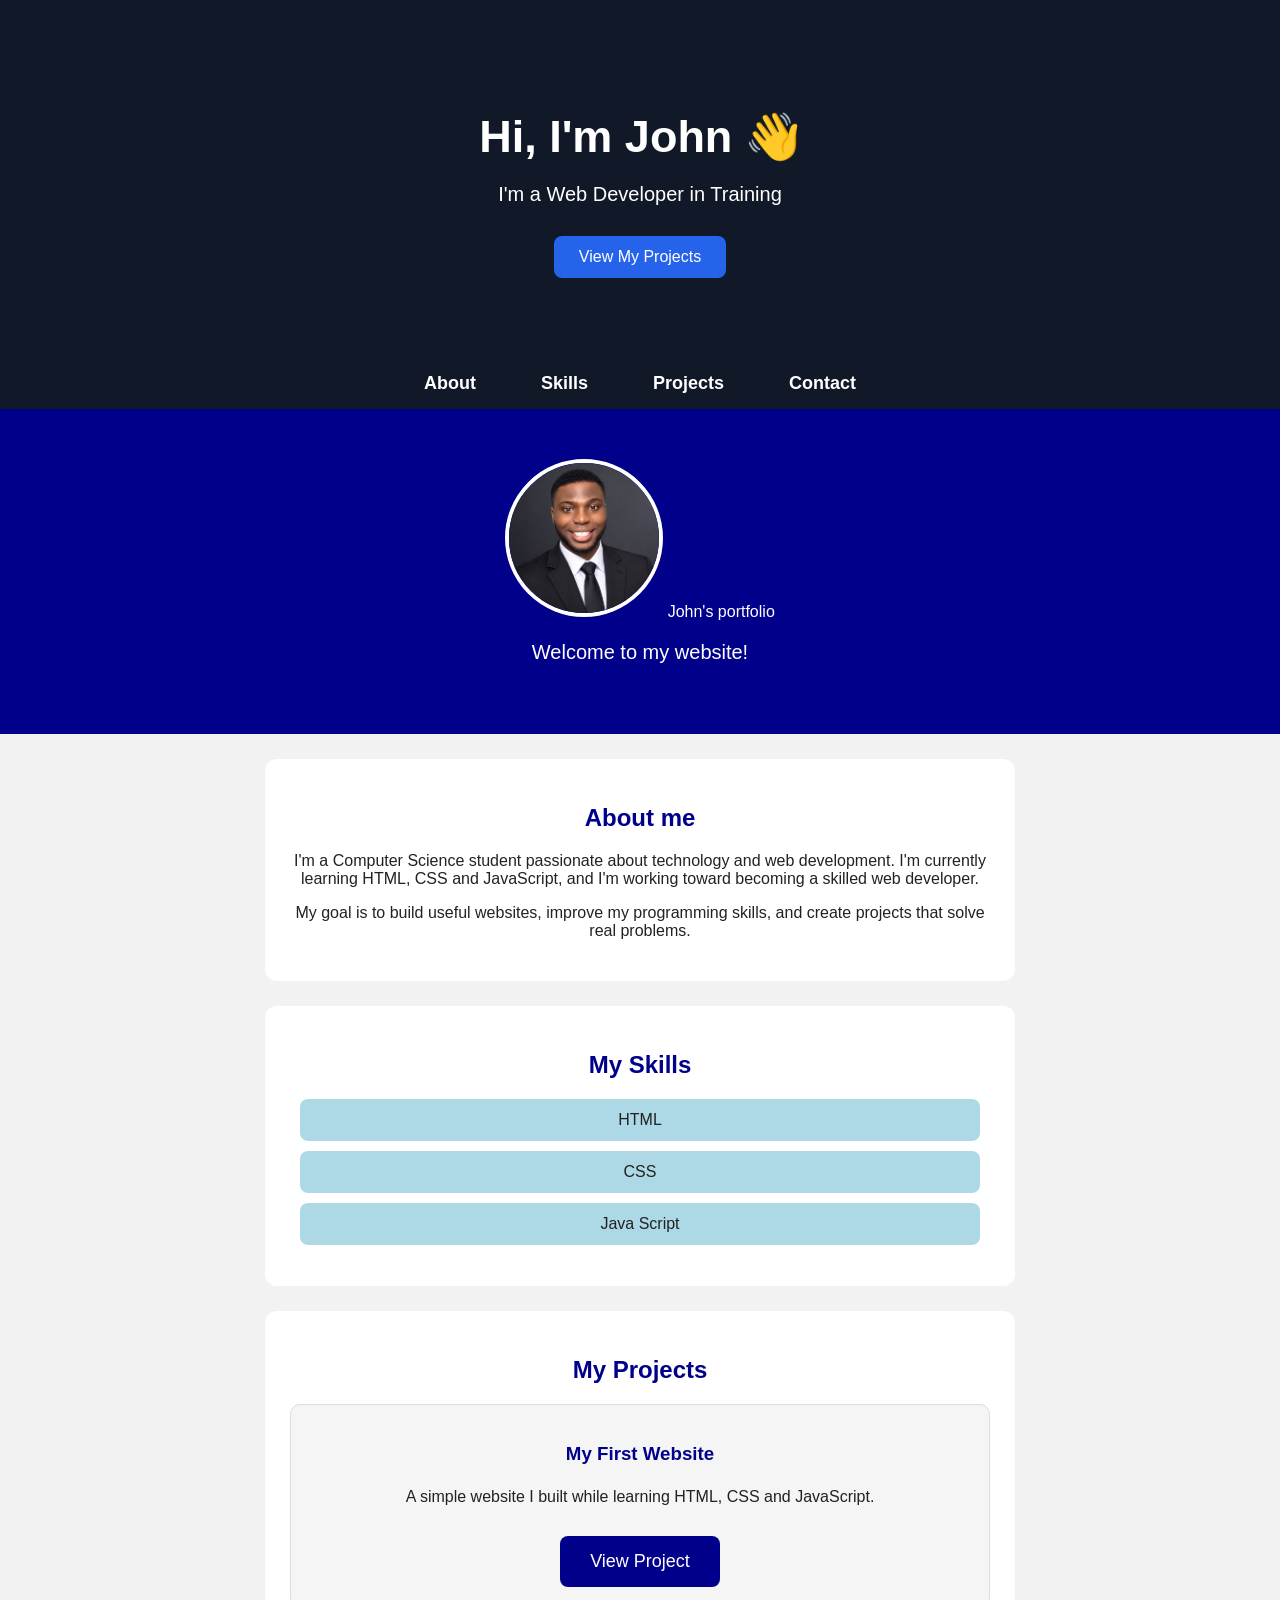
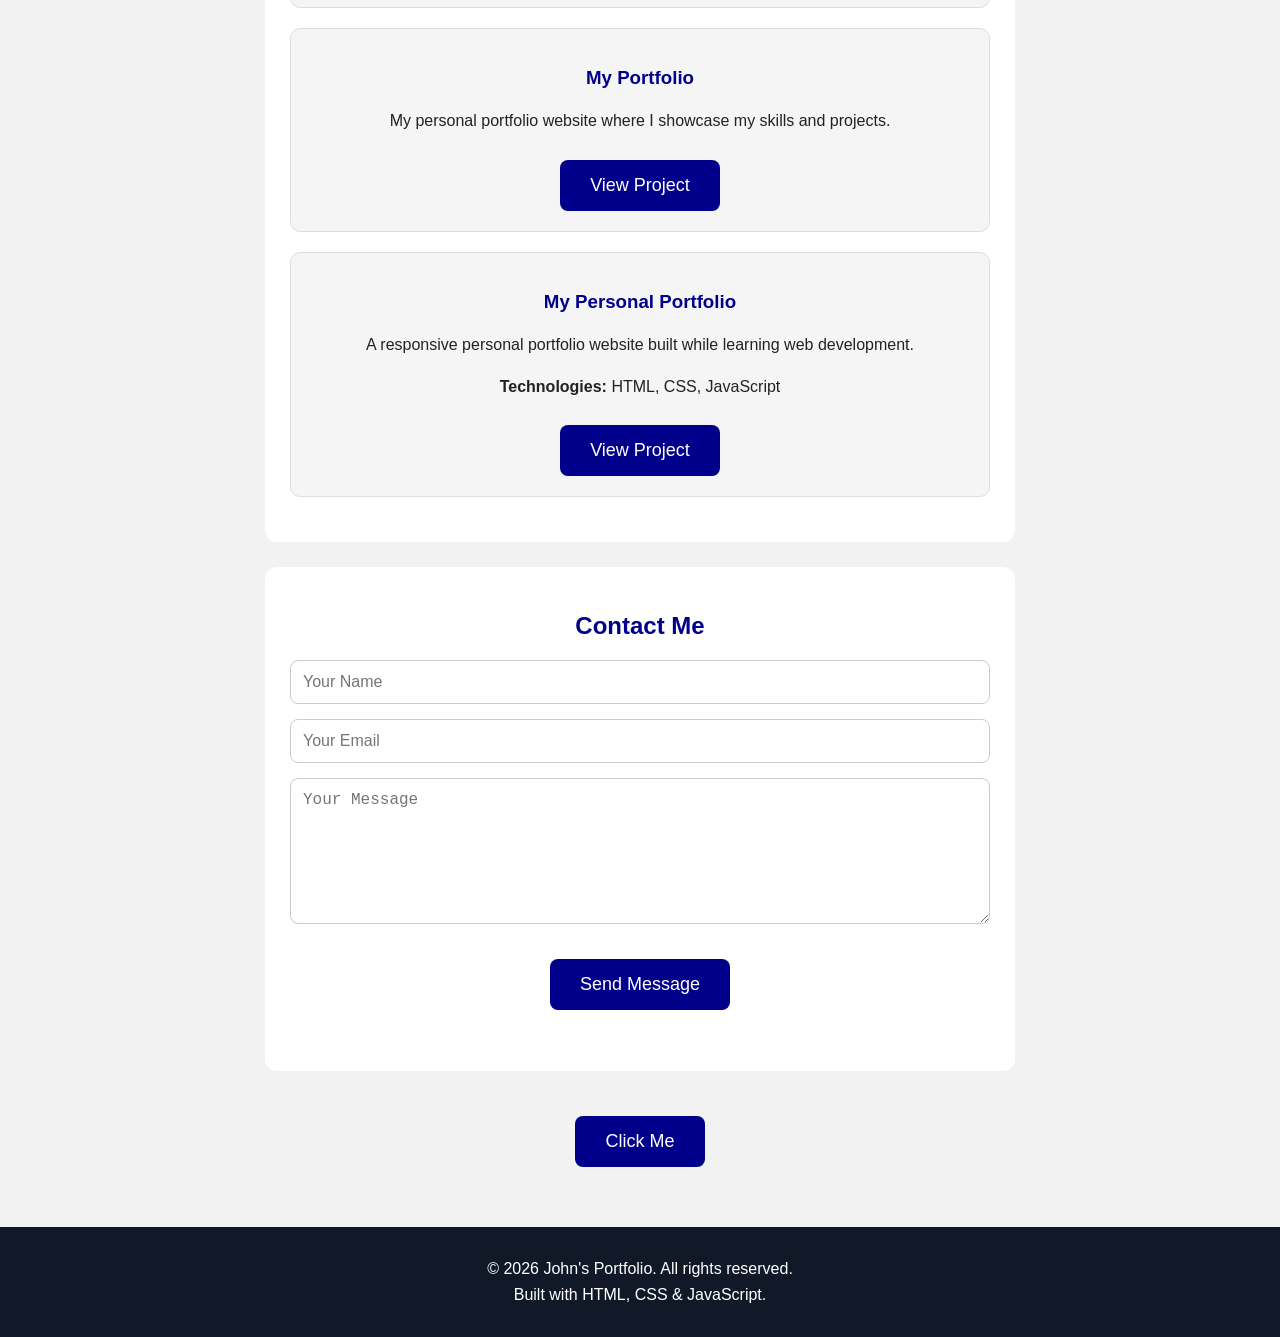
==== index.html @ 5bb1c1a7 "Add files via upload" ====
<!DOCTYPE html>
<html>
    <head>
        <title>John's portfolio</title>
        <link rel="stylesheet" href="style.css">
    </head>

    <body>
        <header class="hero">
    <h1>Hi, I'm John 👋</h1>
    <p>I'm a Web Developer in Training</p>
    <a href="#projects" class="hero-button">View My Projects</a>
</header>
        <nav>
    <a href="#about">About</a>
    <a href="#skills">Skills</a>
    <a href="#projects">Projects</a>
    <a href="#contact">Contact</a>
</nav>

        <header>
            <img src="profile.jpg" alt="My profile picture" class="profile-picture">

            <hi>John's portfolio</hi>
            <p>Welcome to my website!</p>
        </header>

        <section id="about">
            <h2>About me</h2>
            <p>
    I'm a Computer Science student passionate about technology
    and web development. I'm currently learning HTML, CSS and
    JavaScript, and I'm working toward becoming a skilled web developer.
</p>
<p>
    My goal is to build useful websites, improve my programming
    skills, and create projects that solve real problems.
</p>

        </section>

        <section id="Skills">
            <h2>My Skills</h2>
            <ul>
                <li>HTML</li>
                <li>CSS</li>
                <li>Java Script</li>
            </ul>
        </section>
        
        <section id="projects">
    <h2>My Projects</h2>

    <div class="project">
        <h3>My First Website</h3>
        <p>
            A simple website I built while learning HTML, CSS and JavaScript.
        </p>
        <a href="project1.html">
        <button>View Project</button>
        </a>
    </div>

    <div class="project">
        <h3>My Portfolio</h3>
        <p>
            My personal portfolio website where I showcase my skills and projects.
        </p>
        <a href="project2.html">
        <button>View Project</button>
        </a>
    </div>

    <div class="project">
    <h3>My Personal Portfolio</h3>

    <p>
        A responsive personal portfolio website built while learning
        web development.
    </p>

    <p><strong>Technologies:</strong> HTML, CSS, JavaScript</p>

    <a href="index.html">
        <button>View Project</button>
    </a>
</div>
</section>

     <section id="contact">
    <h2>Contact Me</h2>

    <form onsubmit="sendMessage(event)">

        <input type="text" id="name" placeholder="Your Name" required>

        <input type="email" id="email" placeholder="Your Email" required>

        <textarea id="message" placeholder="Your Message" required></textarea>

        <button type="submit">Send Message</button>

    </form>

    <p id="response"></p>
</section>

        <button onclick="sayHello()">Click Me</button>
        
        <footer>
    <p>© 2026 John's Portfolio. All rights reserved.</p>
    <p>Built with HTML, CSS & JavaScript.</p>
</footer>

        <script src="script.js"></script>
        
    </body>
</html>
---- style.css ----
body {
    font-family: Arial, sans-serif;
    margin: 0;
    background-color: #f2f2f2;
    color: #222;
    text-align: center;
}

header {
    background-color: darkblue;
    color: white;
    padding: 50px 20px;
}

header h1 {
    font-size: 40px;
    margin-bottom: 10px;
}

header p {
    font-size: 20px;
}

section {
    background-color: white;
    margin: 25px auto;
    padding: 25px;
    width: 80%;
    max-width: 700px;
    border-radius: 12px;
}

section h2 {
    color: darkblue;
}

ul {
    list-style: none;
    padding: 0;
}

li {
    background-color: lightblue;
    margin: 10px;
    padding: 12px;
    border-radius: 8px;
}

button {
    background-color: darkblue;
    color: white;
    border: none;
    padding: 15px 30px;
    border-radius: 8px;
    font-size: 18px;
    cursor: pointer;
    margin: 20px;
}

button:hover {
    background-color: blue;
}

nav {
    background-color: #111;
    padding: 15px;
}

nav a {
    color: white;
    text-decoration: none;
    margin: 0 20px;
    font-size: 18px;
}

nav a:hover {
    color: lightblue;
}

.profile-picture {
    width: 150px;
    height: 150px;
    border-radius: 50%;
    object-fit: cover;
    border: 4px solid white;
}

.project {
    background-color: #f5f5f5;
    padding: 20px;
    margin: 20px 0;
    border-radius: 10px;
    border: 1px solid #ddd;
}

.project h3 {
    color: darkblue;
}

.project p {
    font-size: 16px;
    line-height: 1.6;
}

.project button {
    margin: 10px 0 0;
}

form {
    display: flex;
    flex-direction: column;
    gap: 15px;
}

input,
textarea {
    padding: 12px;
    font-size: 16px;
    border: 1px solid #ccc;
    border-radius: 8px;
}

textarea {
    height: 120px;
    resize: vertical;
}

form button {
    align-self: center;
}

.hero {
    text-align: center;
    padding: 80px 20px;
    background: #111827;
    color: white;
}

.hero h1 {
    font-size: 45px;
    margin-bottom: 15px;
}

.hero p {
    font-size: 20px;
    margin-bottom: 30px;
}

.hero-button {
    display: inline-block;
    padding: 12px 25px;
    background: #2563eb;
    color: white;
    text-decoration: none;
    border-radius: 8px;
}

.hero-button:hover {
    background: #1d4ed8;
}

nav {
    position: sticky;
    top: 0;
    z-index: 1000;

    display: flex;
    justify-content: center;
    gap: 25px;

    padding: 15px;
    background: #111827;
}

nav a {
    color: white;
    text-decoration: none;
    font-weight: bold;
}

nav a:hover {
    color: #60a5fa;
}

@media (max-width: 600px) {

    nav {
        flex-direction: column;
        align-items: center;
        gap: 10px;
    }

    .hero {
        padding: 50px 15px;
    }

    .hero h1 {
        font-size: 32px;
    }

    .hero p {
        font-size: 17px;
    }

    section {
        padding: 20px;
    }

    .project {
        margin: 15px 0;
    }
}

footer {
    background-color: #111827;
    color: white;
    text-align: center;
    padding: 25px;
    margin-top: 40px;
}

footer p {
    margin: 8px;
}
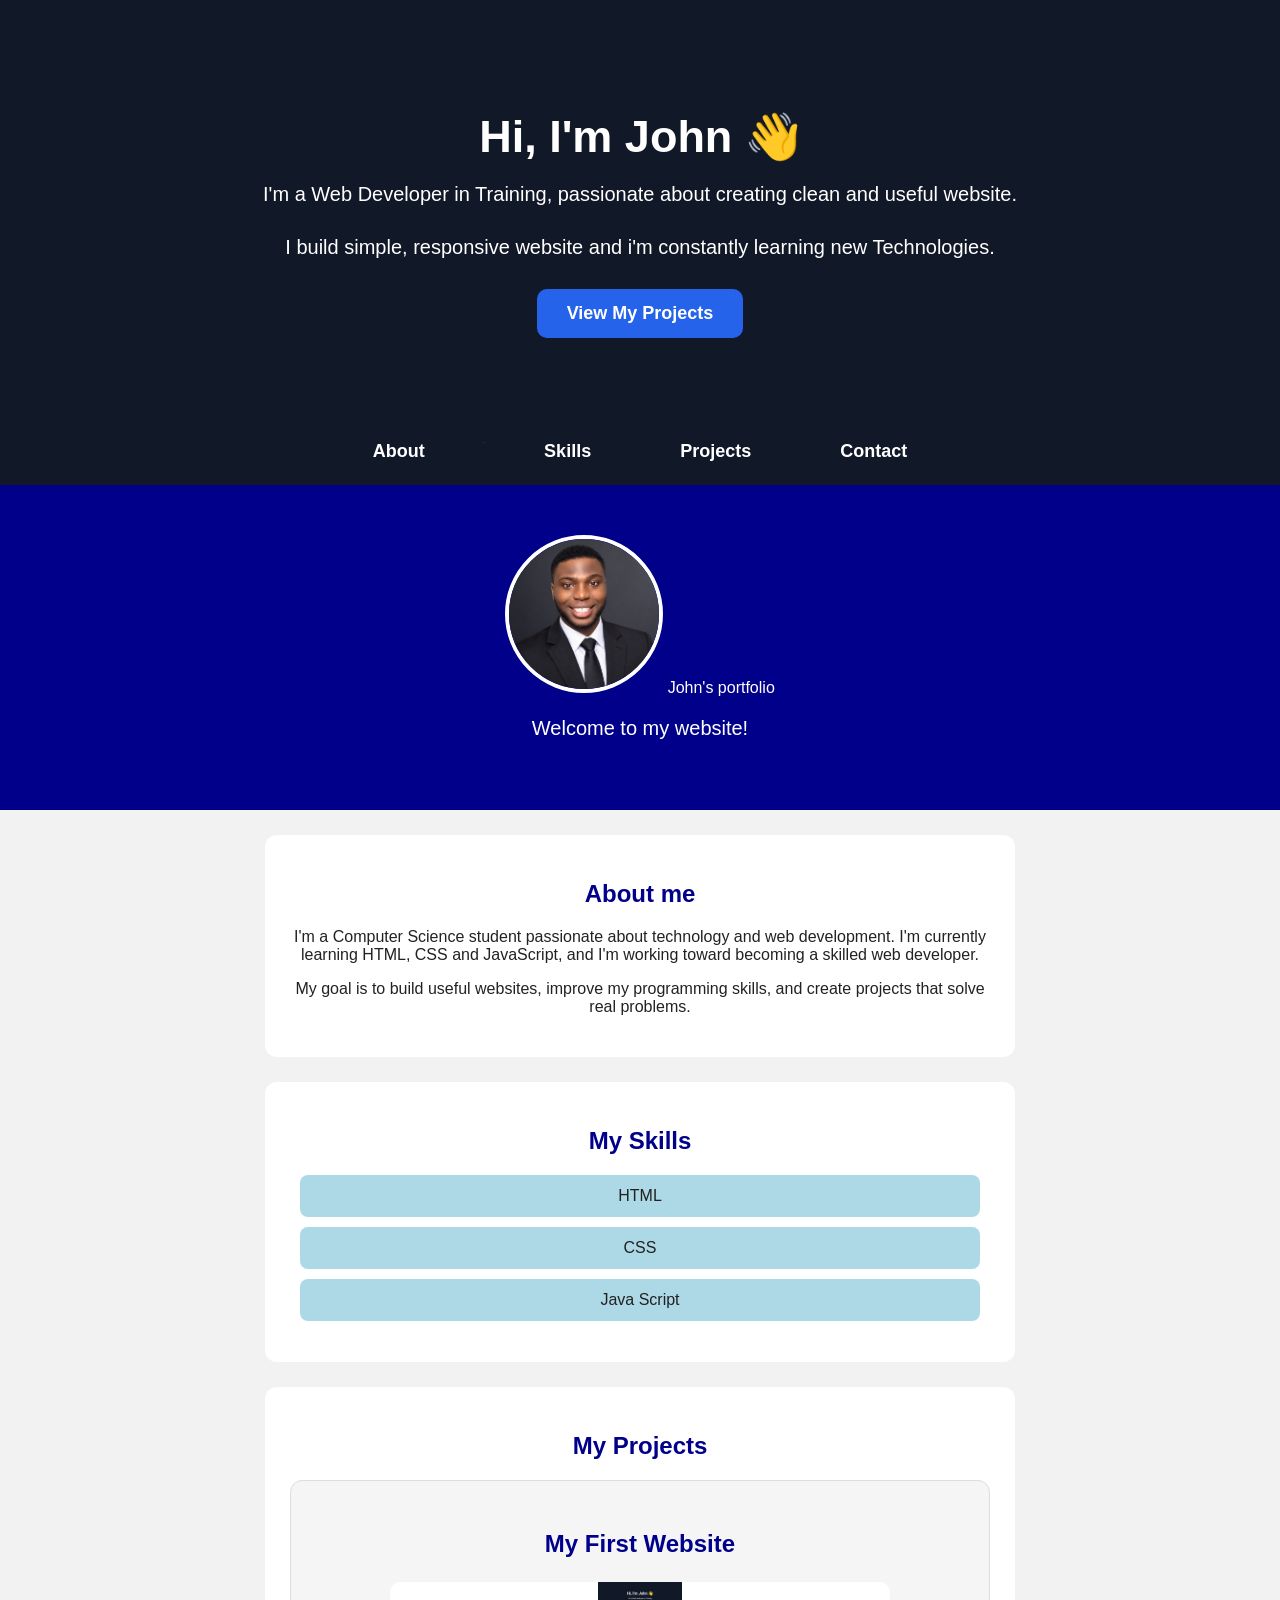
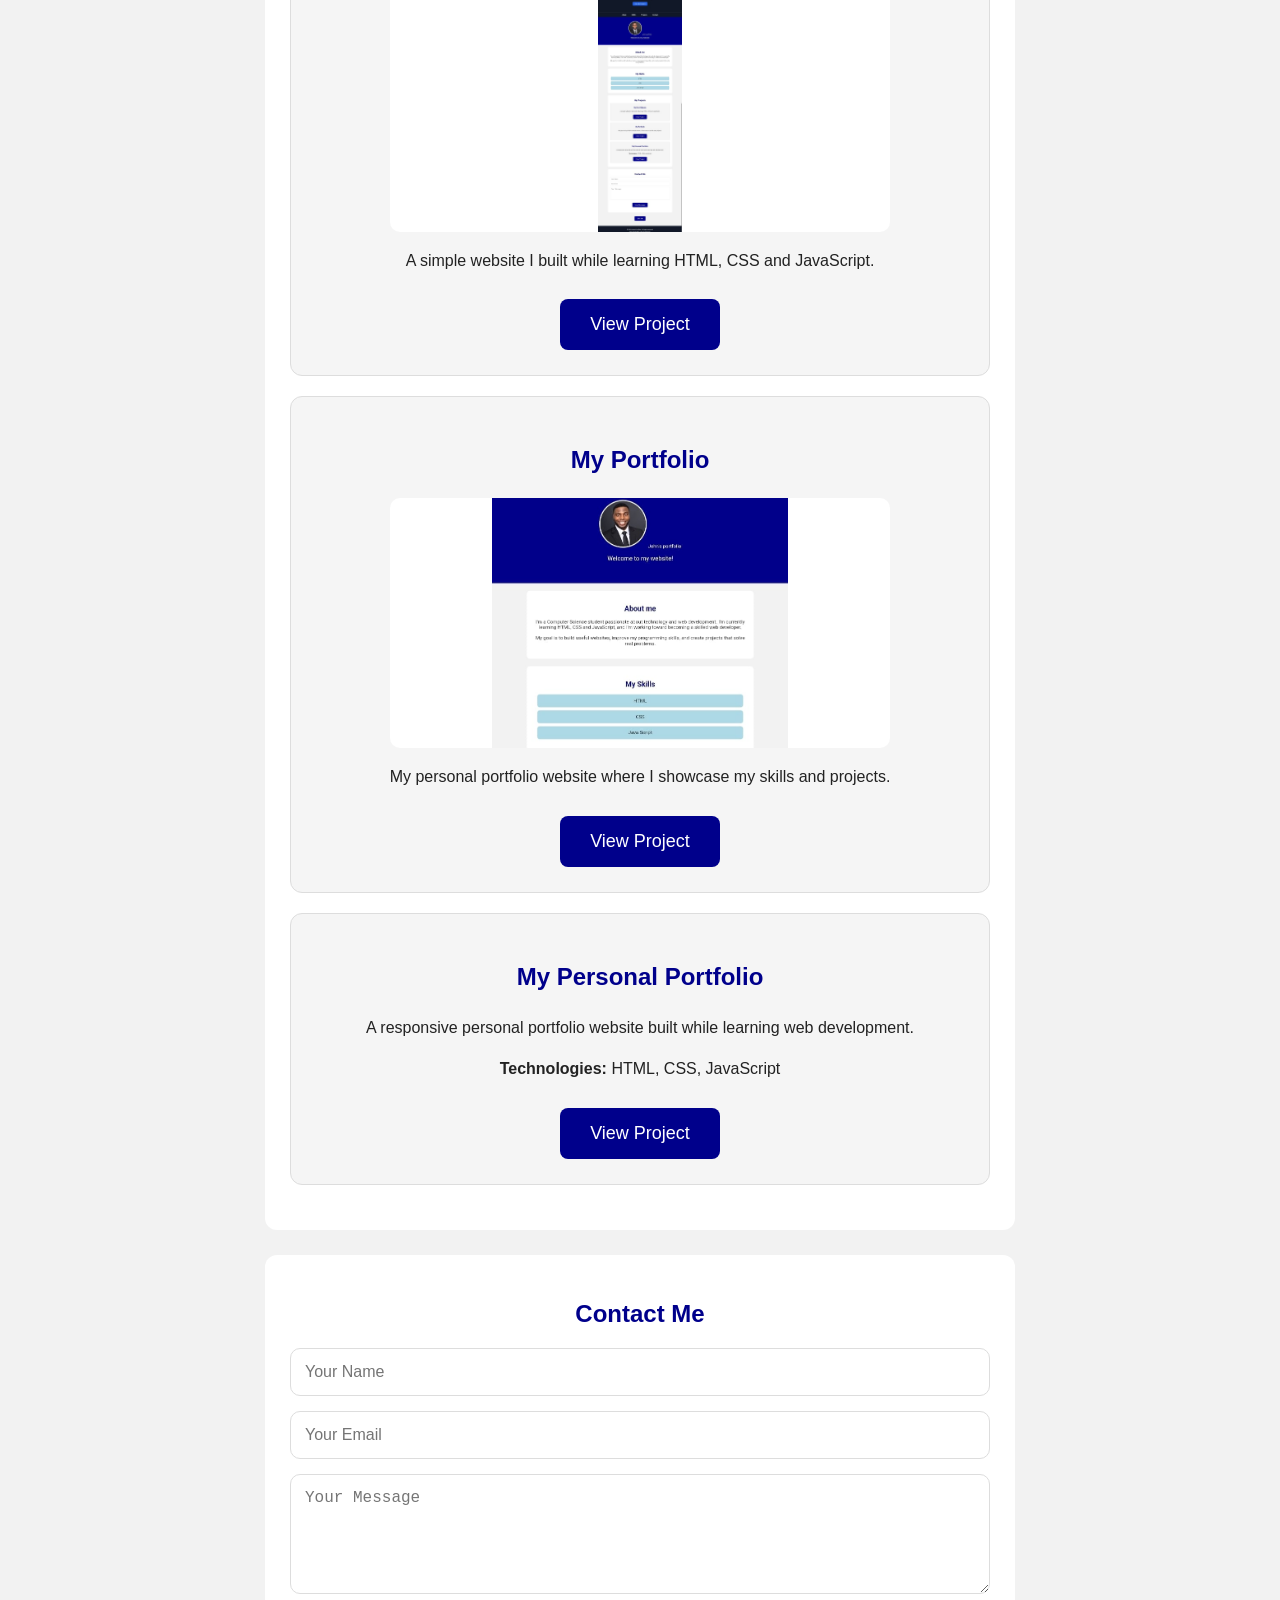
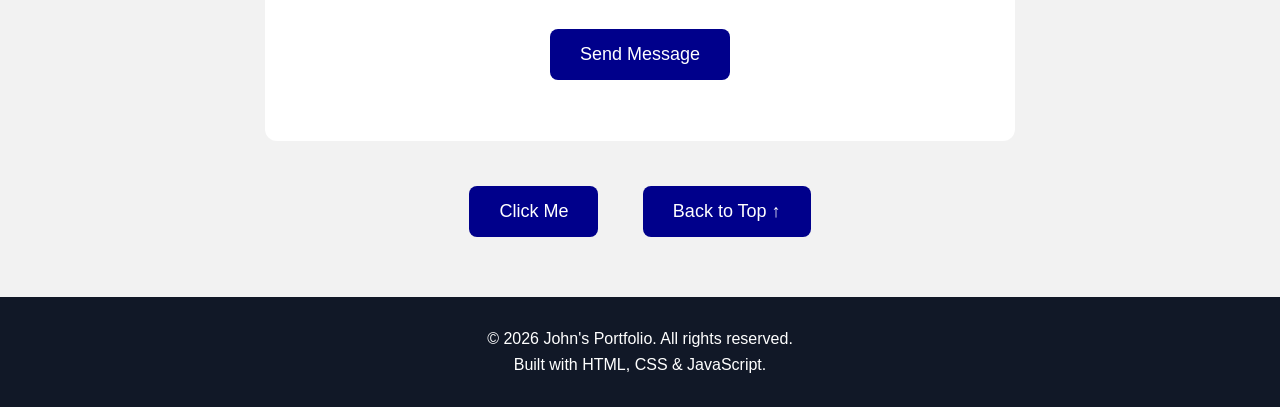
==== commit 2d63f506: "Update portfolio website" ====
--- a/index.html
+++ b/index.html
@@ -8,11 +8,15 @@
     <body>
         <header class="hero">
     <h1>Hi, I'm John 👋</h1>
-    <p>I'm a Web Developer in Training</p>
+
+    <p>I'm a Web Developer in Training, passionate about creating clean and useful website.</p>
+
+<p>I build simple, responsive website and i'm constantly learning new Technologies.</p>
+
     <a href="#projects" class="hero-button">View My Projects</a>
 </header>
         <nav>
-    <a href="#about">About</a>
+    <a href="#about">About</a>-
     <a href="#skills">Skills</a>
     <a href="#projects">Projects</a>
     <a href="#contact">Contact</a>
@@ -51,11 +55,15 @@
         <section id="projects">
     <h2>My Projects</h2>
 
+
     <div class="project">
         <h3>My First Website</h3>
+        <img src="project1.jpg" alt="My First Website" class="project-image">
+
         <p>
             A simple website I built while learning HTML, CSS and JavaScript.
         </p>
+         
         <a href="project1.html">
         <button>View Project</button>
         </a>
@@ -63,6 +71,9 @@
 
     <div class="project">
         <h3>My Portfolio</h3>
+
+        <img src="project2.jpg" alt="My Portfolio" class="project-image">
+        
         <p>
             My personal portfolio website where I showcase my skills and projects.
         </p>
@@ -106,7 +117,10 @@
 </section>
 
         <button onclick="sayHello()">Click Me</button>
-        
+
+        <button id="backToTop" onclick="window.scrollTo({top: 0, behavior: 'smooth'})">
+    Back to Top ↑
+</button>
         <footer>
     <p>© 2026 John's Portfolio. All rights reserved.</p>
     <p>Built with HTML, CSS & JavaScript.</p>
@@ -115,4 +129,4 @@
         <script src="script.js"></script>
         
     </body>
-</html>+</html> 
--- a/style.css
+++ b/style.css
@@ -57,8 +57,14 @@
     margin: 20px;
 }
 
+button {
+    transition: 0.3s;
+}
+
 button:hover {
-    background-color: blue;
+    background-color: #2563eb;
+    transform: translateY(-2px);
+    box-shadow: 0 5px 15px rgba(0, 0, 0, 0.2);
 }
 
 nav {
@@ -114,13 +120,23 @@
 
 input,
 textarea {
-    padding: 12px;
+    padding: 14px;
     font-size: 16px;
-    border: 1px solid #ccc;
-    border-radius: 8px;
-}
-
-textarea {
+    border: 1px solid #ddd;
+    border-radius: 10px;
+    outline: none;
+    transition: 0.3s;
+    box-sizing: border-box;
+    width: 100%;
+}
+
+input:focus,
+textarea:focus {
+    border-color: #2563eb;
+    box-shadow: 0 0 5px rgba(37, 99, 235, 0.3);
+}
+
+textarea { 
     height: 120px;
     resize: vertical;
 }
@@ -159,6 +175,23 @@
     background: #1d4ed8;
 }
 
+.hero-button {
+    display: inline-block;
+    padding: 14px 30px;
+    background-color: #2563eb;
+    color: white;
+    text-decoration: none;
+    border-radius: 10px;
+    font-size: 18px;
+    font-weight: bold;
+    transition: 0.3s;
+}
+
+.hero-button:hover {
+    background-color: #1d4ed8;
+    transform: translateY(-2px);
+}
+
 nav {
     position: sticky;
     top: 0;
@@ -176,6 +209,14 @@
     color: white;
     text-decoration: none;
     font-weight: bold;
+    padding: 8px 12px;
+    border-radius: 6px;
+    transition: 0.3s;
+}
+
+nav a:hover {
+    color: #60a5fa;
+    background-color: #1f2937;
 }
 
 nav a:hover {
@@ -218,7 +259,39 @@
     padding: 25px;
     margin-top: 40px;
 }
-
 footer p {
     margin: 8px;
+}
+
+.project {
+    background-color: #f5f5f5;
+    padding: 25px;
+    margin: 20px 0;
+    border-radius: 12px;
+    border: 1px solid #ddd;
+    transition: 0.3s;
+}
+
+.project:hover {
+    transform: translateY(-5px);
+    box-shadow: 0 10px 25px rgba(0, 0, 0, 0.15);
+}
+
+.project h3 {
+    font-size: 24px;
+}
+
+.project a {
+    text-decoration: none;
+}
+
+.project-image {
+    width: 100%;
+    max-width: 500px;
+    height: 250px;
+    object-fit: contain;
+    background-color: white;
+    border-radius: 10px;
+    margin: 15px auto;
+    display: block;
 }
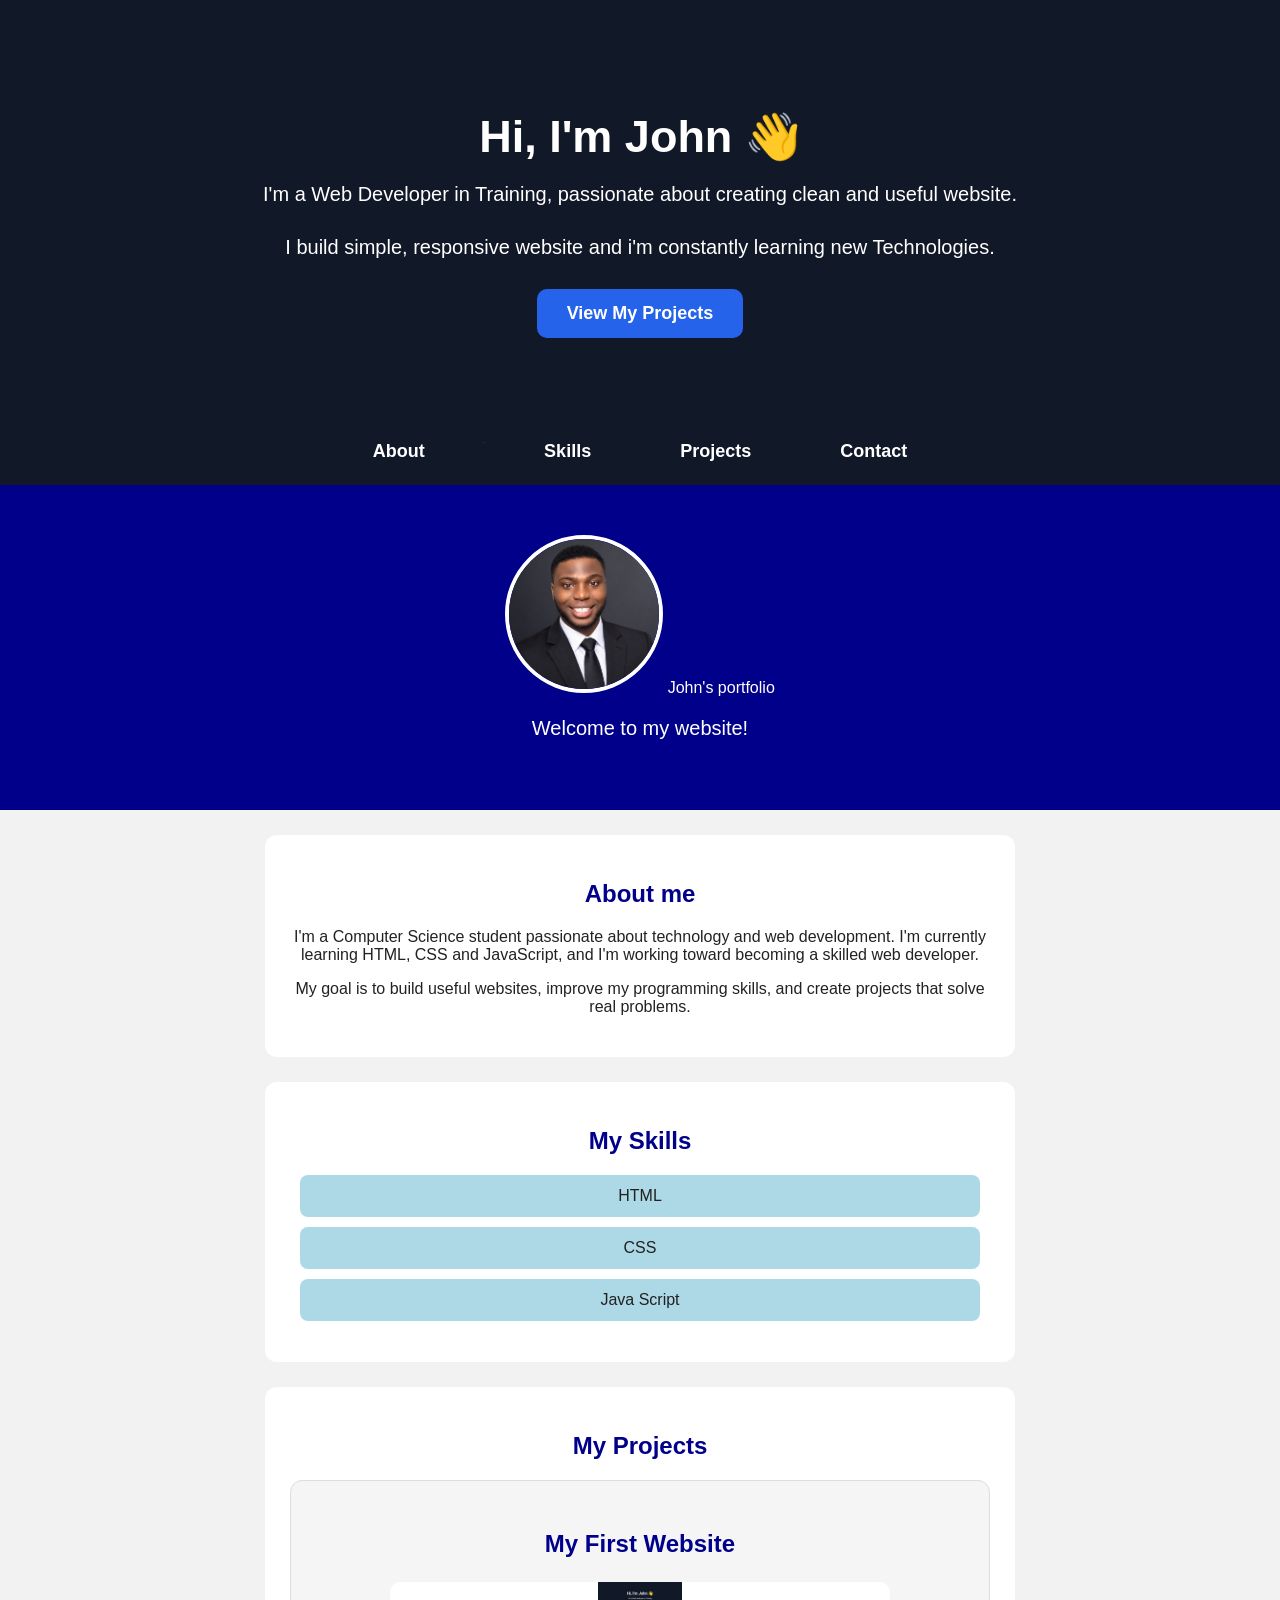
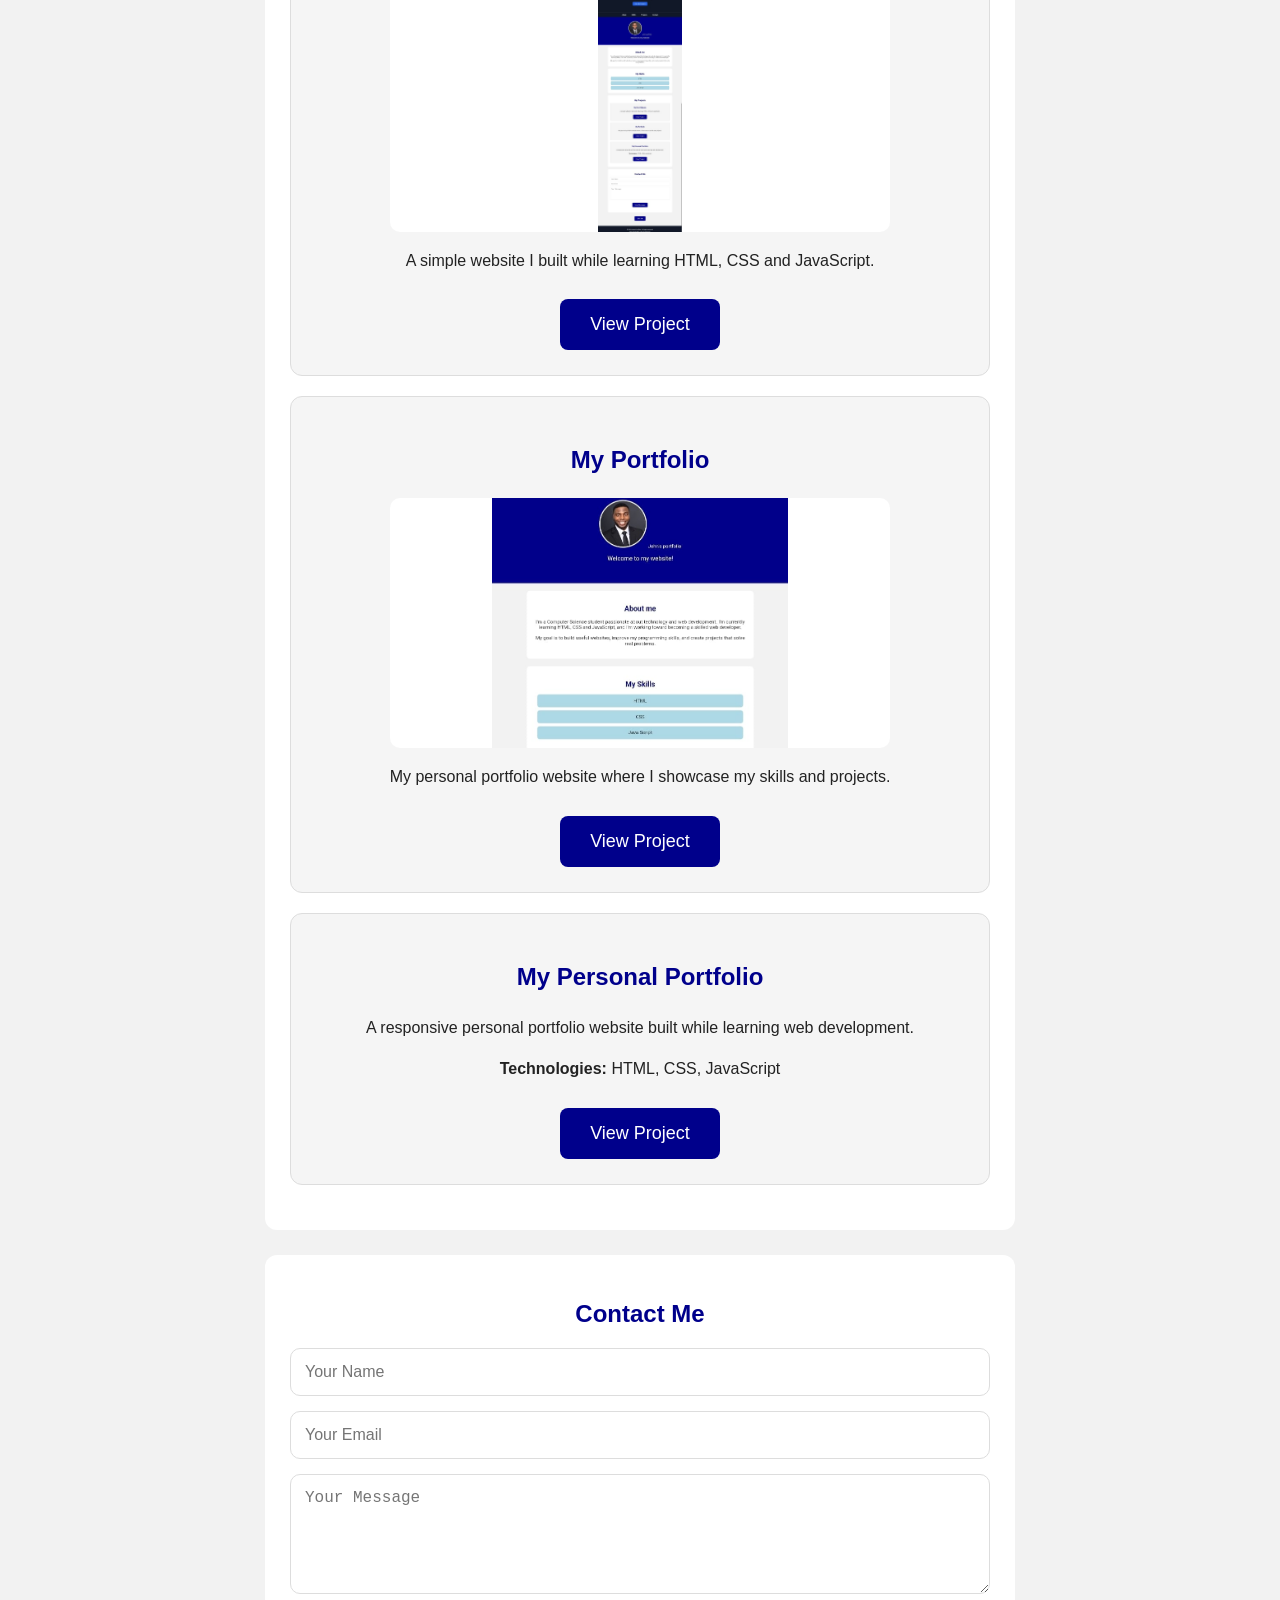
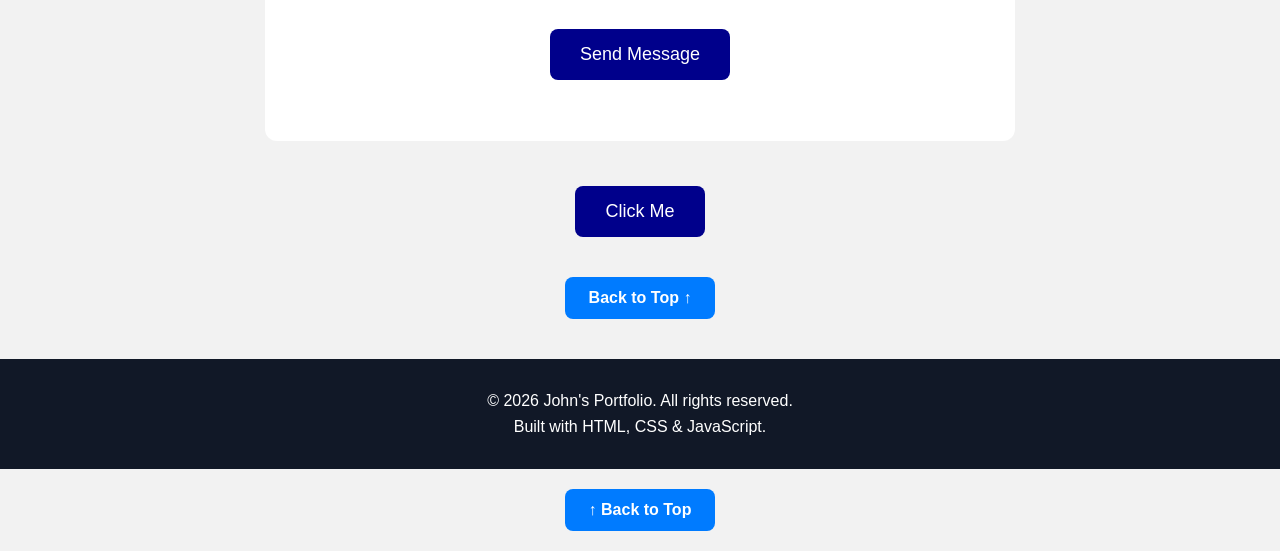
==== commit af91bb66: "Add files via upload" ====
--- a/index.html
+++ b/index.html
@@ -127,6 +127,9 @@
 </footer>
 
         <script src="script.js"></script>
+        <button id="backToTop" onclick="window.scrollTo({top: 0, behavior: 'smooth'})">
+  ↑ Back to Top
+</button>
         
     </body>
 </html> 
--- a/style.css
+++ b/style.css
@@ -249,7 +249,20 @@
 
     .project {
         margin: 15px 0;
-    }
+        padding: 15%;
+        width: 100%;
+        box-sizing: border-box;
+    }
+
+    .project-image {
+        width: 100%;
+        max-width: 100%;
+        height: auto;
+        display: block;
+        border-radius: 10px;
+    }
+    .profile-picture {max-width: 100%;}
+    
 }
 
 footer {
@@ -294,4 +307,23 @@
     border-radius: 10px;
     margin: 15px auto;
     display: block;
-}+}
+
+#backToTop {
+display: block;
+margin: 20px auto;
+padding: 12px 24px;
+background-color: #007bff;
+color: white;
+border: none;
+border-radius: 8px;
+font-size: 16px;
+font-weight: bold;
+cursor: pointer;
+transition: background-color 0.3s, transform 0.3s;
+}
+
+#backToTop:hover {
+background-color: #0056b3;
+transform: translateY(-3px);
+}
